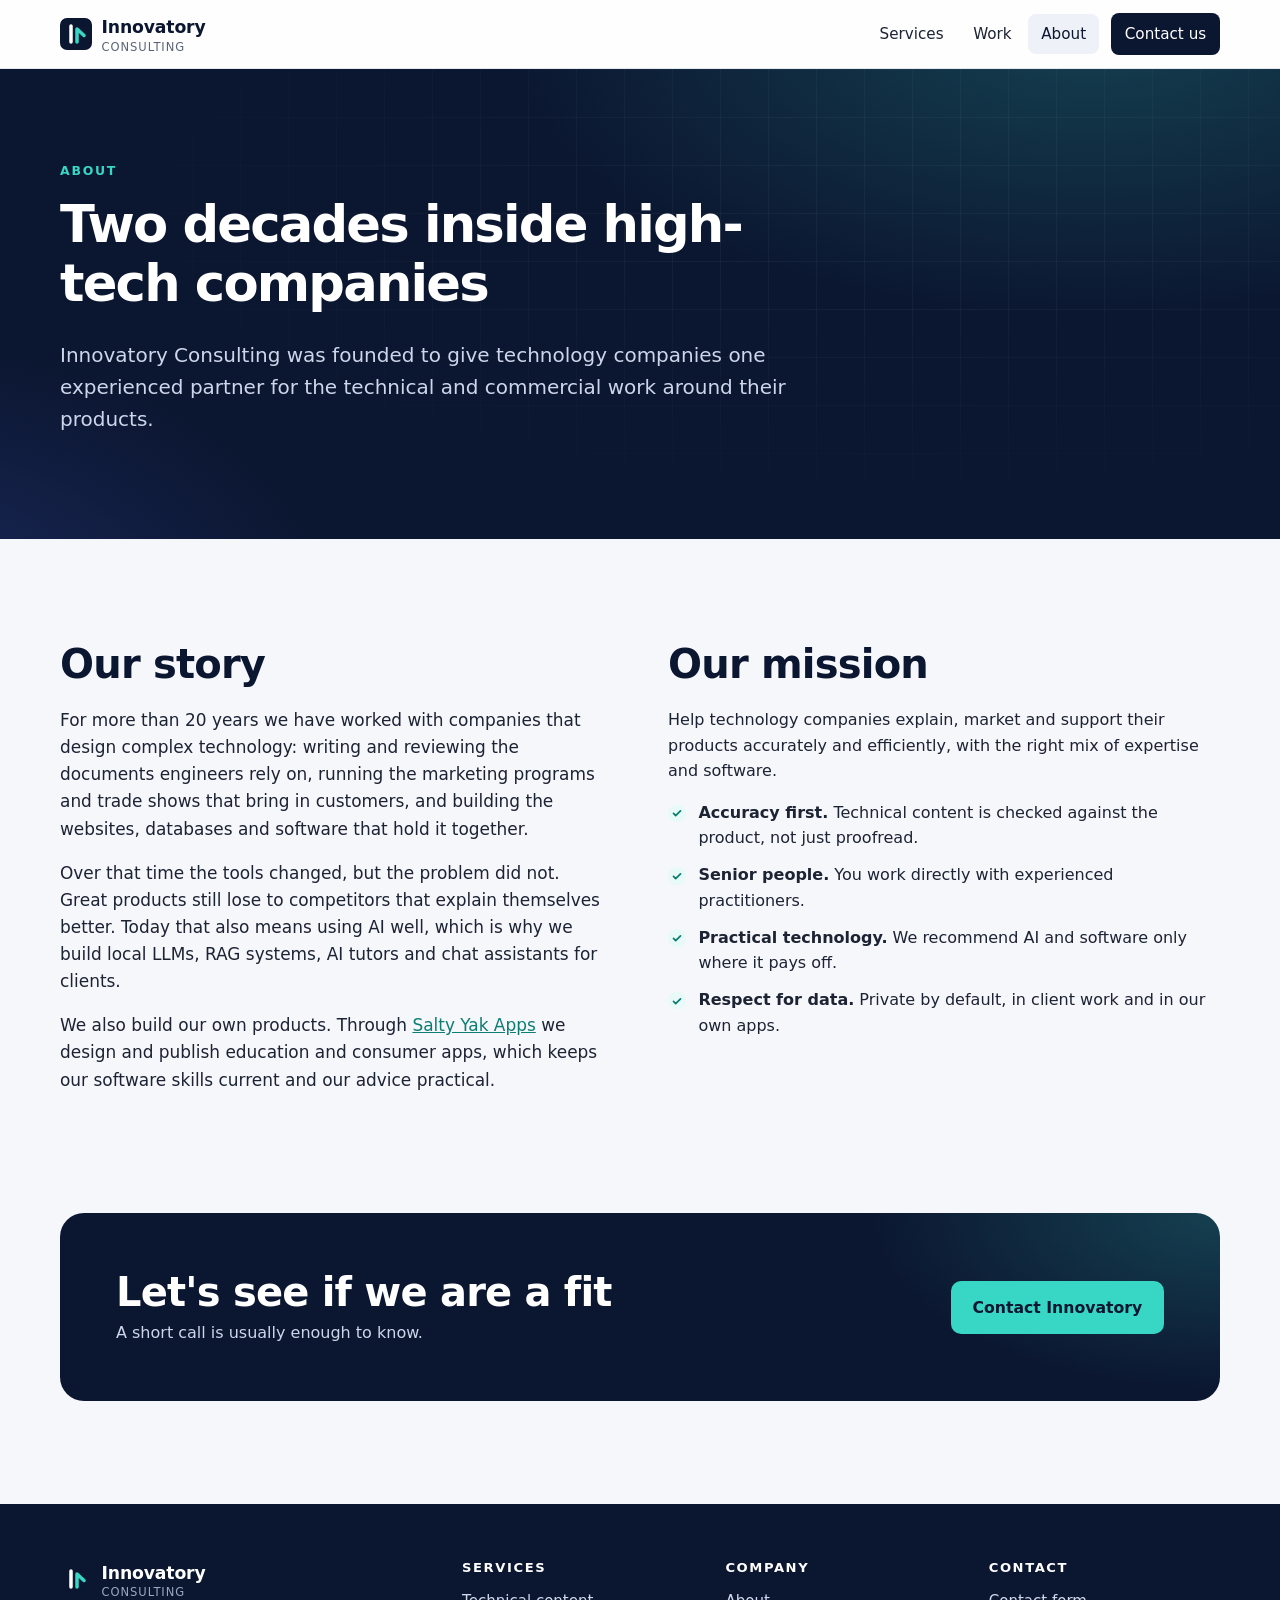
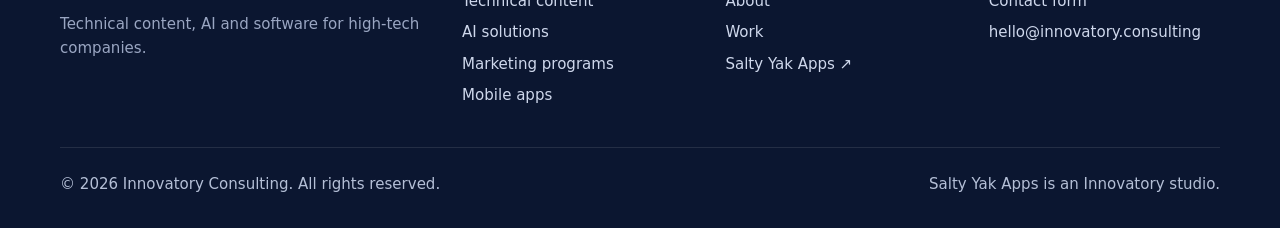
==== about/index.html @ 27457ef3 "Add new Innovatory Consulting static website Static HTML/CSS/JS site replacing the WordPress site: h" ====
<!doctype html>
<html lang="en">
<head>
  <meta charset="utf-8">
  <meta name="viewport" content="width=device-width, initial-scale=1">
  <title>About | Innovatory Consulting</title>
  <meta name="description" content="Innovatory Consulting brings more than 20 years of high-tech experience to technical content, marketing, AI and software for technology companies.">
  <link rel="canonical" href="https://innovatory.consulting/about/">
  <link rel="icon" href="/favicon.svg" type="image/svg+xml">
  <meta property="og:title" content="About | Innovatory Consulting">
  <meta property="og:description" content="Innovatory Consulting brings more than 20 years of high-tech experience to technical content, marketing, AI and software for technology companies.">
  <meta property="og:type" content="website">
  <meta property="og:url" content="https://innovatory.consulting/about/">
  <link rel="stylesheet" href="/assets/css/site.css">
  <script src="/assets/js/site.js" defer></script>
</head>
<body>
  <a class="skip" href="#main">Skip to content</a>
  <header class="site-header">
    <div class="container">
      <a class="brand" href="/"><img src="/favicon.svg" alt="" width="32" height="32"><span>Innovatory<small>Consulting</small></span></a>
      <button class="nav-toggle" aria-label="Open menu" aria-expanded="false" aria-controls="nav"><span></span></button>
      <nav class="nav" id="nav" aria-label="Main">
        <a href="/services/">Services</a>
        <a href="/work/">Work</a>
        <a href="/about/">About</a>
        <a class="btn btn-primary" href="/contact/">Contact us</a>
      </nav>
    </div>
  </header>

  <main id="main">
<section class="hero page-hero">
      <div class="container">
        <span class="eyebrow">About</span>
        <h1>Two decades inside high-tech companies</h1>
        <p class="lead">Innovatory Consulting was founded to give technology companies one experienced partner for the technical and commercial work around their products.</p>
      </div>
    </section>

    <section class="section">
      <div class="container split">
        <div class="prose">
          <h2>Our story</h2>
          <p>For more than 20 years we have worked with companies that design complex technology: writing and reviewing the documents engineers rely on, running the marketing programs and trade shows that bring in customers, and building the websites, databases and software that hold it together.</p>
          <p>Over that time the tools changed, but the problem did not. Great products still lose to competitors that explain themselves better. Today that also means using AI well, which is why we build local LLMs, RAG systems, AI tutors and chat assistants for clients.</p>
          <p>We also build our own products. Through <a href="/work/#salty-yak">Salty Yak Apps</a> we design and publish education and consumer apps, which keeps our software skills current and our advice practical.</p>
        </div>
        <div>
          <h2>Our mission</h2>
          <p class="prose">Help technology companies explain, market and support their products accurately and efficiently, with the right mix of expertise and software.</p>
          <ul class="checklist">
            <li><strong>Accuracy first.</strong> Technical content is checked against the product, not just proofread.</li>
            <li><strong>Senior people.</strong> You work directly with experienced practitioners.</li>
            <li><strong>Practical technology.</strong> We recommend AI and software only where it pays off.</li>
            <li><strong>Respect for data.</strong> Private by default, in client work and in our own apps.</li>
          </ul>
        </div>
      </div>
    </section>

    <section class="section" style="padding-top:0">
      <div class="container">
        <div class="cta">
          <div>
            <h2>Let's see if we are a fit</h2>
            <p>A short call is usually enough to know.</p>
          </div>
          <a class="btn btn-accent" href="/contact/">Contact Innovatory</a>
        </div>
      </div>
    </section>
  </main>

  <footer class="site-footer">
    <div class="container">
      <div class="footer-grid">
        <div>
          <a class="brand" href="/"><img src="/favicon.svg" alt="" width="32" height="32"><span>Innovatory<small>Consulting</small></span></a>
          <p>Technical content, AI and software for high-tech companies.</p>
        </div>
        <div><h4>Services</h4><ul>
          <li><a href="/services/#technical-content">Technical content</a></li>
          <li><a href="/services/#ai">AI solutions</a></li>
          <li><a href="/services/#marketing">Marketing programs</a></li>
          <li><a href="/services/#mobile">Mobile apps</a></li>
        </ul></div>
        <div><h4>Company</h4><ul>
          <li><a href="/about/">About</a></li>
          <li><a href="/work/">Work</a></li>
          <li><a href="https://saltyyak.app/" rel="noopener">Salty Yak Apps ↗</a></li>
        </ul></div>
        <div><h4>Contact</h4><ul>
          <li><a href="/contact/">Contact form</a></li>
          <li><a href="mailto:hello@innovatory.consulting">hello@innovatory.consulting</a></li>
        </ul></div>
      </div>
      <div class="footer-bottom"><span>© <span data-year>2026</span> Innovatory Consulting. All rights reserved.</span><span>Salty Yak Apps is an Innovatory studio.</span></div>
    </div>
  </footer>
</body>
</html>
---- assets/css/site.css ----
/* Innovatory Consulting — site styles. No build step; edit directly. */
:root {
  --ink: #0b1630;
  --ink-2: #132447;
  --accent: #38d6c4;
  --accent-ink: #0d7d72;
  --text: #1c2333;
  --muted: #5a6478;
  --bg: #f6f7fb;
  --card: #fff;
  --line: #e2e6ef;
  --radius: 16px;
  --shadow: 0 1px 2px rgb(11 22 48 / 5%), 0 8px 24px rgb(11 22 48 / 6%);
  --max: 1160px;
  --font: ui-sans-serif, system-ui, -apple-system, "Segoe UI", Roboto, "Helvetica Neue", Arial, sans-serif;
}

*, *::before, *::after { box-sizing: border-box; }
html { scroll-behavior: smooth; scroll-padding-top: 88px; }
@media (prefers-reduced-motion: reduce) { html { scroll-behavior: auto; } }
body { margin: 0; font-family: var(--font); color: var(--text); background: var(--bg); line-height: 1.6; -webkit-font-smoothing: antialiased; }
img { max-width: 100%; display: block; }
a { color: var(--accent-ink); }
h1, h2, h3, h4 { overflow-wrap: break-word; color: var(--ink); line-height: 1.15; letter-spacing: -0.02em; margin: 0 0 .5em; }
h1 { font-size: clamp(2rem, 5vw + .5rem, 3.8rem); letter-spacing: -0.035em; }
h2 { font-size: clamp(1.75rem, 3.2vw, 2.5rem); }
h3 { font-size: 1.2rem; }
p { margin: 0 0 1em; }
.container { width: min(var(--max), 100% - 2.5rem); margin-inline: auto; }
.skip { position: absolute; left: -999px; top: 0; background: #fff; padding: .6rem 1rem; z-index: 100; }
.skip:focus { left: 1rem; top: 1rem; }

/* Header */
.site-header { position: sticky; top: 0; z-index: 50; background: rgb(255 255 255 / 85%); backdrop-filter: saturate(1.6) blur(12px); border-bottom: 1px solid var(--line); }
.site-header .container { display: flex; align-items: center; justify-content: space-between; height: 68px; }
.brand { display: flex; align-items: center; gap: .6rem; text-decoration: none; color: var(--ink); font-weight: 700; font-size: 1.08rem; letter-spacing: -0.01em; }
.brand img { width: 32px; height: 32px; }
.brand small { display: block; font-weight: 500; font-size: .72rem; color: var(--muted); letter-spacing: .08em; text-transform: uppercase; line-height: 1; }
.nav { display: flex; align-items: center; gap: .25rem; }
.nav a { color: var(--text); text-decoration: none; font-weight: 500; font-size: .95rem; padding: .5rem .8rem; border-radius: 8px; }
.nav a:hover { background: #eef1f7; }
.nav a[aria-current="page"] { color: var(--ink); background: #eef1f7; }
.nav .btn { margin-left: .5rem; }
.nav-toggle { display: none; background: none; border: 1px solid var(--line); border-radius: 10px; width: 42px; height: 42px; cursor: pointer; }
.nav-toggle span, .nav-toggle span::before, .nav-toggle span::after { display: block; width: 18px; height: 2px; background: var(--ink); margin: auto; position: relative; content: ""; }
.nav-toggle span::before { position: absolute; top: -6px; } .nav-toggle span::after { position: absolute; top: 6px; }
@media (max-width: 820px) {
  .nav-toggle { display: block; }
  .nav { display: none; position: absolute; top: 68px; left: 0; right: 0; background: #fff; flex-direction: column; align-items: stretch; padding: .75rem 1.25rem 1.25rem; border-bottom: 1px solid var(--line); box-shadow: var(--shadow); }
  .nav.open { display: flex; }
  .nav a { padding: .8rem; }
  .nav .btn { margin: .5rem 0 0; text-align: center; }
}

/* Buttons */
.btn { display: inline-flex; align-items: center; justify-content: center; gap: .5rem; padding: .8rem 1.3rem; border-radius: 10px; font-weight: 600; font-size: .98rem; text-decoration: none; border: 1px solid transparent; cursor: pointer; transition: transform .15s ease, background .15s ease, box-shadow .15s ease; font-family: inherit; }
.btn:hover { transform: translateY(-1px); }
.btn-primary { background: var(--ink); color: #fff !important; }
.btn-primary:hover { background: var(--ink-2); box-shadow: 0 6px 18px rgb(11 22 48 / 22%); }
.btn-accent { background: var(--accent); color: var(--ink) !important; }
.btn-accent:hover { background: #5be3d3; }
.btn-ghost { border-color: rgb(255 255 255 / 30%); color: #fff !important; }
.btn-ghost:hover { background: rgb(255 255 255 / 8%); }
.btn-outline { border-color: var(--line); color: var(--ink) !important; background: #fff; }
.link-arrow { font-weight: 600; text-decoration: none; color: var(--accent-ink); }
.link-arrow::after { content: " →"; transition: margin .15s; }
.link-arrow:hover::after { margin-left: .2rem; }

/* Hero */
.hero { position: relative; color: #cdd6ea; background: radial-gradient(1000px 500px at 85% -10%, rgb(56 214 196 / 22%), transparent 60%), radial-gradient(800px 500px at -10% 120%, rgb(88 112 255 / 22%), transparent 60%), var(--ink); overflow: hidden; }
.hero::before { content: ""; position: absolute; inset: 0; background-image: linear-gradient(rgb(255 255 255 / 4%) 1px, transparent 1px), linear-gradient(90deg, rgb(255 255 255 / 4%) 1px, transparent 1px); background-size: 48px 48px; mask-image: radial-gradient(ellipse at 70% 30%, #000 20%, transparent 70%); }
.hero .container { position: relative; padding: clamp(4rem, 10vw, 7.5rem) 0 clamp(3.5rem, 8vw, 6rem); }
.hero h1 { color: #fff; max-width: 15ch; }
.hero h1 em { font-style: normal; color: var(--accent); }
.hero .lead { font-size: clamp(1.05rem, 1.6vw, 1.25rem); max-width: 58ch; margin-bottom: 2rem; }
.hero-actions { display: flex; flex-wrap: wrap; gap: .75rem; }
.eyebrow { display: inline-block; font-size: .78rem; font-weight: 700; letter-spacing: .14em; text-transform: uppercase; color: var(--accent-ink); margin-bottom: .9rem; }
.hero .eyebrow { color: var(--accent); }
.page-hero .container { padding: clamp(3.5rem, 8vw, 5.5rem) 0 clamp(3rem, 6vw, 4.5rem); }
.page-hero h1 { max-width: 20ch; font-size: clamp(2.1rem, 4.4vw, 3.2rem); }

/* Short screens such as phones in landscape: less vertical padding in heroes. */
@media (max-height: 500px) and (orientation: landscape) { .hero .container, .page-hero .container { padding: 2.5rem 0; } .facts { margin-top: 2rem; } .hero h1 { font-size: 2.2rem; } }

/* Facts strip */
.facts { display: grid; grid-template-columns: repeat(3, 1fr); gap: 1px; background: rgb(255 255 255 / 10%); border: 1px solid rgb(255 255 255 / 10%); border-radius: var(--radius); overflow: hidden; margin-top: 3.5rem; max-width: 820px; }
.facts div { background: rgb(11 22 48 / 70%); padding: 1.25rem 1.4rem; }
.facts strong { display: block; color: #fff; font-size: 1.9rem; letter-spacing: -0.03em; line-height: 1.1; }
.facts span { font-size: .9rem; }
@media (max-width: 640px) { .facts { grid-template-columns: 1fr; } }

/* Sections */
.section { padding: clamp(4rem, 8vw, 6.5rem) 0; }
.section-alt { background: #fff; border-block: 1px solid var(--line); }
.section-head { max-width: 680px; margin-bottom: 2.75rem; }
.section-head p { color: var(--muted); font-size: 1.08rem; }
.center { text-align: center; margin-inline: auto; }

/* Cards */
.grid { display: grid; gap: 1.25rem; }
.grid-3 { grid-template-columns: repeat(auto-fill, minmax(min(290px, 100%), 1fr)); }
.grid-2 { grid-template-columns: repeat(auto-fill, minmax(min(340px, 100%), 1fr)); }
.card { background: var(--card); border: 1px solid var(--line); border-radius: var(--radius); padding: clamp(1.15rem, 4vw, 1.6rem); box-shadow: var(--shadow); display: flex; flex-direction: column; transition: border-color .15s, transform .15s; }
.card:hover { border-color: #c9d2e3; }
@media (min-width: 980px) { .card-wide { grid-column: span 2; } }
.card-cta { background: #eef1f7; box-shadow: none; }
.card p { color: var(--muted); flex: 1; }
.icon { width: 44px; height: 44px; border-radius: 12px; display: grid; place-items: center; background: #e7faf7; color: var(--accent-ink); margin-bottom: 1rem; }
.icon svg { width: 22px; height: 22px; }

/* Services page */
.service { display: grid; grid-template-columns: 1fr 1.2fr; gap: 3rem; padding: 3rem 0; border-top: 1px solid var(--line); }
.service:first-child { border-top: 0; padding-top: 0; }
.service h2 { font-size: clamp(1.5rem, 2.6vw, 2rem); }
.service .intro { color: var(--muted); font-size: 1.05rem; }
.checklist { list-style: none; padding: 0; margin: 0; display: grid; gap: .7rem; }
.checklist li { position: relative; padding-left: 1.9rem; }
.checklist li::before { content: ""; position: absolute; left: 0; top: .3rem; width: 1.1rem; height: 1.1rem; border-radius: 50%; background: #e7faf7 url("data:image/svg+xml,%3Csvg xmlns='http://www.w3.org/2000/svg' viewBox='0 0 16 16'%3E%3Cpath d='M4 8.5l2.5 2.5L12 5.5' fill='none' stroke='%230d7d72' stroke-width='2' stroke-linecap='round' stroke-linejoin='round'/%3E%3C/svg%3E") center/80% no-repeat; }
.service-nav { display: flex; flex-wrap: wrap; gap: .5rem; margin-top: 2rem; }
.service-nav a { color: #dfe6f5; text-decoration: none; font-size: .9rem; border: 1px solid rgb(255 255 255 / 18%); padding: .4rem .8rem; border-radius: 999px; }
.service-nav a:hover { background: rgb(255 255 255 / 8%); }
@media (max-width: 820px) { .service { grid-template-columns: 1fr; gap: 1.25rem; } }

/* Steps */
.steps { counter-reset: step; }
@media (min-width: 700px) { .grid.steps { grid-template-columns: repeat(3, 1fr); } }
.steps .card::before { counter-increment: step; content: "0" counter(step); font-weight: 700; color: var(--accent-ink); font-size: .9rem; letter-spacing: .1em; margin-bottom: .6rem; }

/* Salty Yak */
.yak-band { background: #0d0d0d; color: #d9cdb8; position: relative; overflow: hidden; }
.yak-band::before { content: ""; position: absolute; inset: 0; background: radial-gradient(700px 400px at 90% 10%, rgb(201 144 76 / 22%), transparent 60%); }
.yak-band .container { position: relative; }
.yak-band h2, .yak-band h3 { color: #fff; }
.yak-band .eyebrow { color: #d8a35f; }
.yak-intro { display: grid; grid-template-columns: auto 1fr; gap: 2rem; align-items: center; margin-bottom: 2.5rem; }
.yak-intro img { width: 140px; height: 140px; }
@media (max-width: 640px) { .yak-intro { grid-template-columns: 1fr; } .yak-intro img { width: 110px; height: 110px; } }
.app-card { background: #171717; border: 1px solid #2c2a27; border-radius: var(--radius); padding: 1.5rem; display: flex; flex-direction: column; gap: .9rem; }
.app-card header { display: flex; align-items: center; gap: 1rem; }
.app-card img { width: 64px; height: 64px; border-radius: 16px; flex: none; }
.app-card h3 { margin: 0; }
.app-card p { margin: 0; color: #bdb3a3; flex: 1; }
.app-card .tag { display: inline-block; font-size: .78rem; font-weight: 600; padding: .2rem .6rem; border-radius: 999px; background: #3a2e1d; color: #f6d39c; }
.app-card .tag.dev { background: #2b2b2b; color: #e6e1d8; border: 1px dashed #6b655c; }
.app-card .links { display: flex; flex-wrap: wrap; gap: .5rem; }
.app-card .links a { color: #f0d3a4; font-weight: 600; font-size: .92rem; }
.yak-band .btn-outline { background: transparent; color: #fff !important; border-color: #4a4540; }

/* App detail (apps page) */
.app-detail { display: grid; grid-template-columns: 96px 1fr; gap: 1.75rem; padding: 2.5rem 0; border-top: 1px solid var(--line); }
.app-detail:first-of-type { border-top: 0; }
.app-detail img { width: 96px; height: 96px; border-radius: 22px; box-shadow: var(--shadow); }
.app-detail .meta { display: flex; flex-wrap: wrap; gap: .5rem; margin: .25rem 0 1rem; }
.pill { font-size: .78rem; font-weight: 600; padding: .25rem .65rem; border-radius: 999px; background: #eef1f7; color: var(--ink-2); }
.pill.live { background: #e3f8ee; color: #136c43; }
.pill.dev { background: #fff4de; color: #8a5a00; }
@media (max-width: 640px) { .app-detail { grid-template-columns: 1fr; } }

/* CTA */
.cta { background: var(--ink); color: #cdd6ea; border-radius: 24px; padding: clamp(2.25rem, 5vw, 3.5rem); display: flex; flex-wrap: wrap; align-items: center; justify-content: space-between; gap: 1.5rem; background-image: radial-gradient(600px 300px at 100% 0, rgb(56 214 196 / 22%), transparent 60%); }
.cta h2 { color: #fff; margin-bottom: .3rem; }
.cta p { margin: 0; max-width: 52ch; }

/* Two-column prose */
.split > *, .grid > *, .form .row > * { min-width: 0; }
.split { display: grid; grid-template-columns: 1fr 1fr; gap: 3.5rem; align-items: start; }
@media (max-width: 820px) { .split { grid-template-columns: 1fr; gap: 2rem; } }
.prose p { font-size: 1.06rem; }

/* Contact */
.form { display: grid; gap: 1rem; }
.form .row { display: grid; grid-template-columns: 1fr 1fr; gap: 1rem; }
@media (max-width: 560px) { .form .row { grid-template-columns: 1fr; } }
.form label { display: grid; gap: .35rem; font-weight: 600; font-size: .92rem; color: var(--ink); }
.form label span.opt { font-weight: 400; color: var(--muted); }
.form input, .form select, .form textarea { font: inherit; padding: .75rem .9rem; border: 1px solid #cfd6e4; border-radius: 10px; background: #fff; color: var(--text); width: 100%; }
.form textarea { min-height: 150px; resize: vertical; }
.form input:focus, .form select:focus, .form textarea:focus { outline: 3px solid rgb(56 214 196 / 35%); border-color: var(--accent-ink); }
.hp { position: absolute; left: -5000px; }
.form-status { padding: .9rem 1rem; border-radius: 10px; font-weight: 500; }
.form-status.ok { background: #e3f8ee; color: #136c43; }
.form-status.err { background: #fdecec; color: #9b1c1c; }
.contact-aside .card + .card { margin-top: 1rem; }
.contact-aside h3 { font-size: 1.05rem; }

/* Footer */
.site-footer { background: var(--ink); color: #9aa6c2; padding: 3.5rem 0 2rem; font-size: .94rem; }
.site-footer a { color: #cfd8ec; text-decoration: none; }
.site-footer a:hover { color: #fff; }
.footer-grid { display: grid; grid-template-columns: 1.6fr 1fr 1fr 1fr; gap: 2rem; }
.footer-grid h4 { color: #fff; font-size: .82rem; letter-spacing: .12em; text-transform: uppercase; margin-bottom: .9rem; }
.footer-grid ul { list-style: none; padding: 0; margin: 0; display: grid; gap: .45rem; }
.site-footer .brand { color: #fff; margin-bottom: .8rem; }
.site-footer .brand small { color: #9aa6c2; }
.footer-bottom { color: #b4bfd6; border-top: 1px solid rgb(255 255 255 / 10%); margin-top: 2.5rem; padding-top: 1.5rem; display: flex; flex-wrap: wrap; justify-content: space-between; gap: 1rem; }
@media (max-width: 1000px) { .footer-grid { grid-template-columns: 1fr 1fr; } }
@media (max-width: 520px) { .footer-grid { grid-template-columns: 1fr; } }
.site-footer a, .contact-aside a { overflow-wrap: anywhere; }
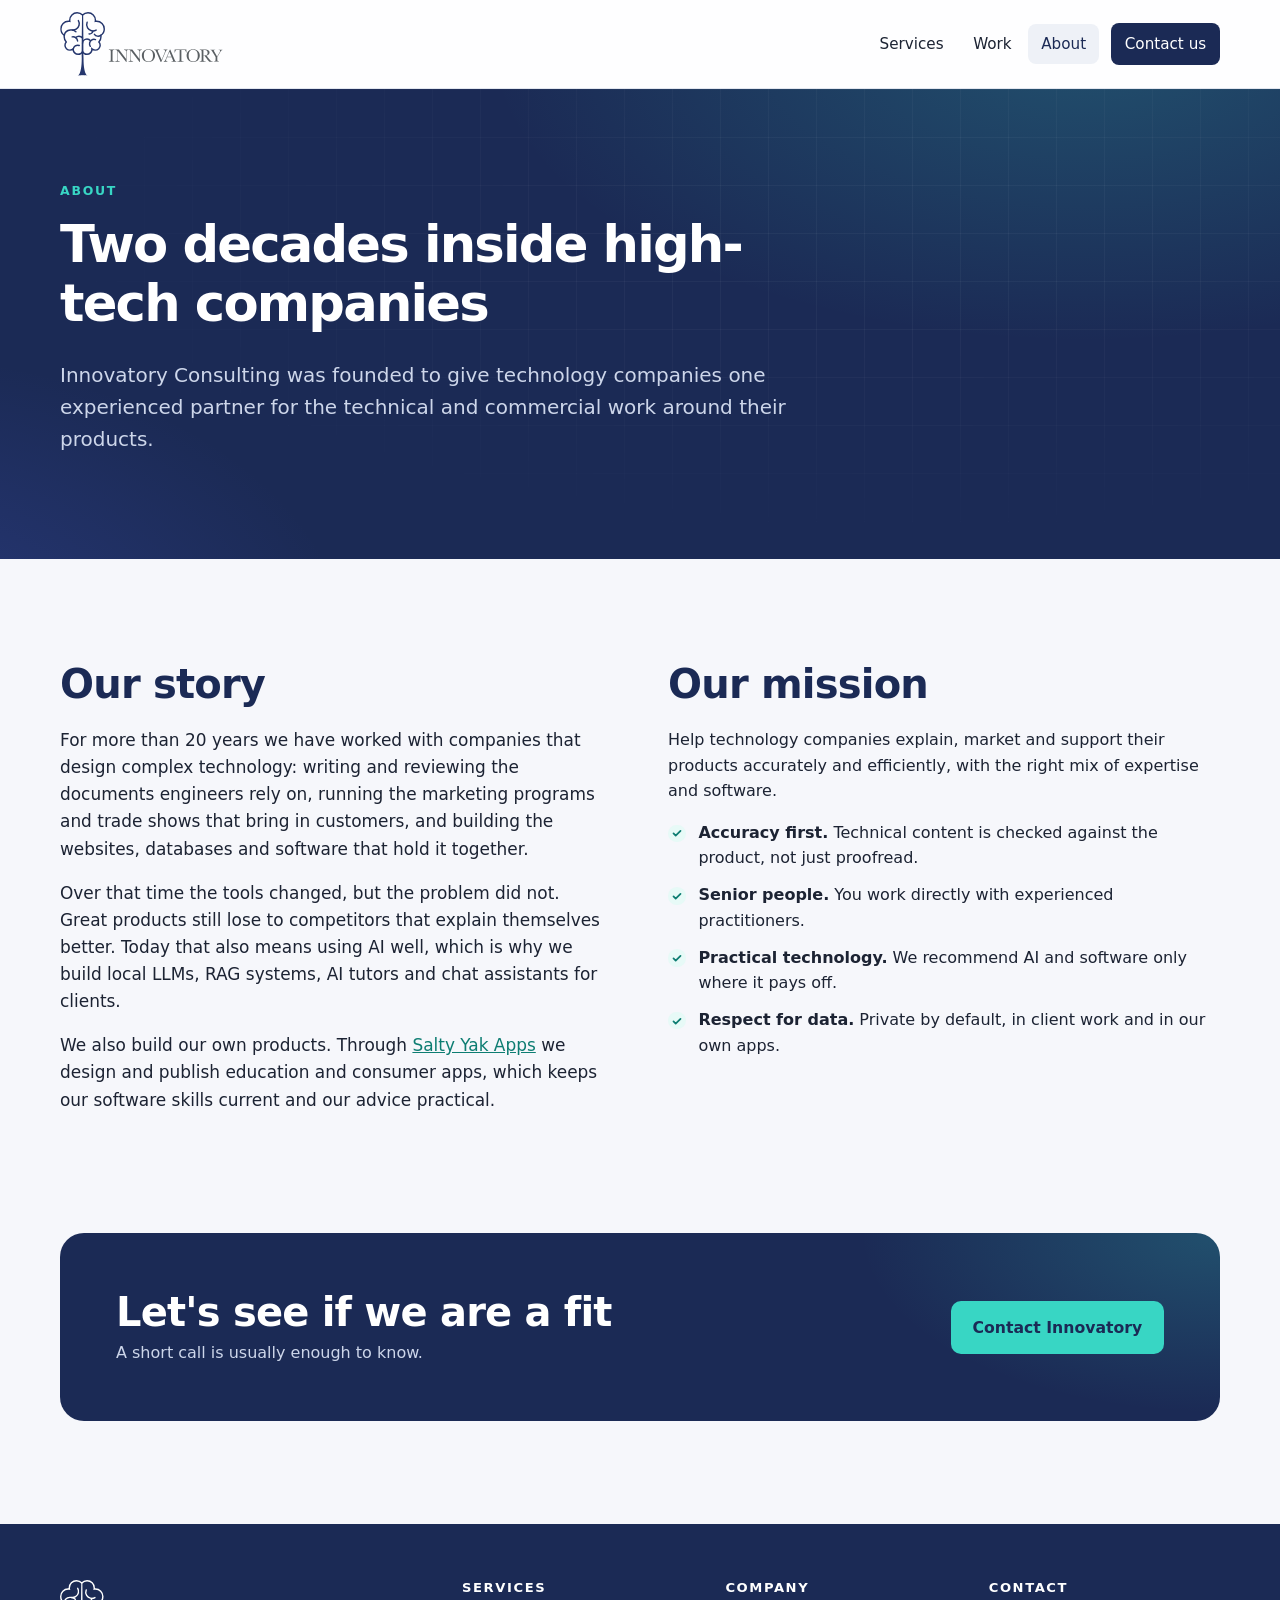
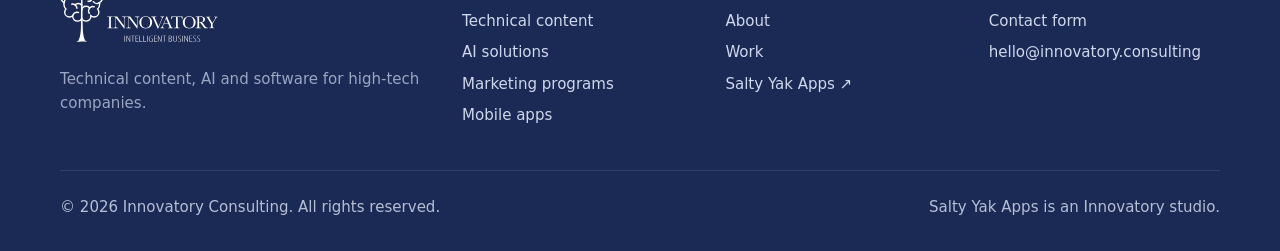
==== commit 7be4db16: "Use the Innovatory brain-tree logo and brand navy Header shows the color logo, footer a white versio" ====
--- a/about/index.html
+++ b/about/index.html
@@ -7,6 +7,7 @@
   <meta name="description" content="Innovatory Consulting brings more than 20 years of high-tech experience to technical content, marketing, AI and software for technology companies.">
   <link rel="canonical" href="https://innovatory.consulting/about/">
   <link rel="icon" href="/favicon.svg" type="image/svg+xml">
+  <link rel="apple-touch-icon" href="/apple-touch-icon.png">
   <meta property="og:title" content="About | Innovatory Consulting">
   <meta property="og:description" content="Innovatory Consulting brings more than 20 years of high-tech experience to technical content, marketing, AI and software for technology companies.">
   <meta property="og:type" content="website">
@@ -18,7 +19,7 @@
   <a class="skip" href="#main">Skip to content</a>
   <header class="site-header">
     <div class="container">
-      <a class="brand" href="/"><img src="/favicon.svg" alt="" width="32" height="32"><span>Innovatory<small>Consulting</small></span></a>
+      <a class="brand" href="/" aria-label="Innovatory home"><img src="/assets/img/logo.svg" alt="Innovatory" width="140" height="55"></a>
       <button class="nav-toggle" aria-label="Open menu" aria-expanded="false" aria-controls="nav"><span></span></button>
       <nav class="nav" id="nav" aria-label="Main">
         <a href="/services/">Services</a>
@@ -76,7 +77,7 @@
     <div class="container">
       <div class="footer-grid">
         <div>
-          <a class="brand" href="/"><img src="/favicon.svg" alt="" width="32" height="32"><span>Innovatory<small>Consulting</small></span></a>
+          <a class="brand" href="/" aria-label="Innovatory home"><img src="/assets/img/logo-white-tag.svg" alt="Innovatory, Intelligent Business" width="170" height="69"></a>
           <p>Technical content, AI and software for high-tech companies.</p>
         </div>
         <div><h4>Services</h4><ul>
--- a/assets/css/site.css
+++ b/assets/css/site.css
@@ -1,7 +1,7 @@
 /* Innovatory Consulting — site styles. No build step; edit directly. */
 :root {
-  --ink: #0b1630;
-  --ink-2: #132447;
+  --ink: #1b2a55;   /* deep shade of the logo navy #25366D */
+  --ink-2: #25366d;
   --accent: #38d6c4;
   --accent-ink: #0d7d72;
   --text: #1c2333;
@@ -16,7 +16,7 @@
 }
 
 *, *::before, *::after { box-sizing: border-box; }
-html { scroll-behavior: smooth; scroll-padding-top: 88px; }
+html { scroll-behavior: smooth; scroll-padding-top: 96px; }
 @media (prefers-reduced-motion: reduce) { html { scroll-behavior: auto; } }
 body { margin: 0; font-family: var(--font); color: var(--text); background: var(--bg); line-height: 1.6; -webkit-font-smoothing: antialiased; }
 img { max-width: 100%; display: block; }
@@ -32,10 +32,10 @@
 
 /* Header */
 .site-header { position: sticky; top: 0; z-index: 50; background: rgb(255 255 255 / 85%); backdrop-filter: saturate(1.6) blur(12px); border-bottom: 1px solid var(--line); }
-.site-header .container { display: flex; align-items: center; justify-content: space-between; height: 68px; }
+.site-header .container { display: flex; align-items: center; justify-content: space-between; height: 76px; }
 .brand { display: flex; align-items: center; gap: .6rem; text-decoration: none; color: var(--ink); font-weight: 700; font-size: 1.08rem; letter-spacing: -0.01em; }
-.brand img { width: 32px; height: 32px; }
-.brand small { display: block; font-weight: 500; font-size: .72rem; color: var(--muted); letter-spacing: .08em; text-transform: uppercase; line-height: 1; }
+.brand img { height: 52px; width: auto; }
+@media (min-width: 821px) { .site-header .container { height: 88px; } .brand img { height: 64px; } .site-footer .brand img { height: 72px; } }
 .nav { display: flex; align-items: center; gap: .25rem; }
 .nav a { color: var(--text); text-decoration: none; font-weight: 500; font-size: .95rem; padding: .5rem .8rem; border-radius: 8px; }
 .nav a:hover { background: #eef1f7; }
@@ -46,7 +46,7 @@
 .nav-toggle span::before { position: absolute; top: -6px; } .nav-toggle span::after { position: absolute; top: 6px; }
 @media (max-width: 820px) {
   .nav-toggle { display: block; }
-  .nav { display: none; position: absolute; top: 68px; left: 0; right: 0; background: #fff; flex-direction: column; align-items: stretch; padding: .75rem 1.25rem 1.25rem; border-bottom: 1px solid var(--line); box-shadow: var(--shadow); }
+  .nav { display: none; position: absolute; top: 76px; left: 0; right: 0; background: #fff; flex-direction: column; align-items: stretch; padding: .75rem 1.25rem 1.25rem; border-bottom: 1px solid var(--line); box-shadow: var(--shadow); }
   .nav.open { display: flex; }
   .nav a { padding: .8rem; }
   .nav .btn { margin: .5rem 0 0; text-align: center; }
@@ -84,7 +84,7 @@
 
 /* Facts strip */
 .facts { display: grid; grid-template-columns: repeat(3, 1fr); gap: 1px; background: rgb(255 255 255 / 10%); border: 1px solid rgb(255 255 255 / 10%); border-radius: var(--radius); overflow: hidden; margin-top: 3.5rem; max-width: 820px; }
-.facts div { background: rgb(11 22 48 / 70%); padding: 1.25rem 1.4rem; }
+.facts div { background: rgb(27 42 85 / 70%); padding: 1.25rem 1.4rem; }
 .facts strong { display: block; color: #fff; font-size: 1.9rem; letter-spacing: -0.03em; line-height: 1.1; }
 .facts span { font-size: .9rem; }
 @media (max-width: 640px) { .facts { grid-template-columns: 1fr; } }
@@ -190,8 +190,8 @@
 .footer-grid { display: grid; grid-template-columns: 1.6fr 1fr 1fr 1fr; gap: 2rem; }
 .footer-grid h4 { color: #fff; font-size: .82rem; letter-spacing: .12em; text-transform: uppercase; margin-bottom: .9rem; }
 .footer-grid ul { list-style: none; padding: 0; margin: 0; display: grid; gap: .45rem; }
-.site-footer .brand { color: #fff; margin-bottom: .8rem; }
-.site-footer .brand small { color: #9aa6c2; }
+.site-footer .brand { display: inline-block; margin-bottom: 1rem; }
+.site-footer .brand img { height: 64px; }
 .footer-bottom { color: #b4bfd6; border-top: 1px solid rgb(255 255 255 / 10%); margin-top: 2.5rem; padding-top: 1.5rem; display: flex; flex-wrap: wrap; justify-content: space-between; gap: 1rem; }
 @media (max-width: 1000px) { .footer-grid { grid-template-columns: 1fr 1fr; } }
 @media (max-width: 520px) { .footer-grid { grid-template-columns: 1fr; } }
